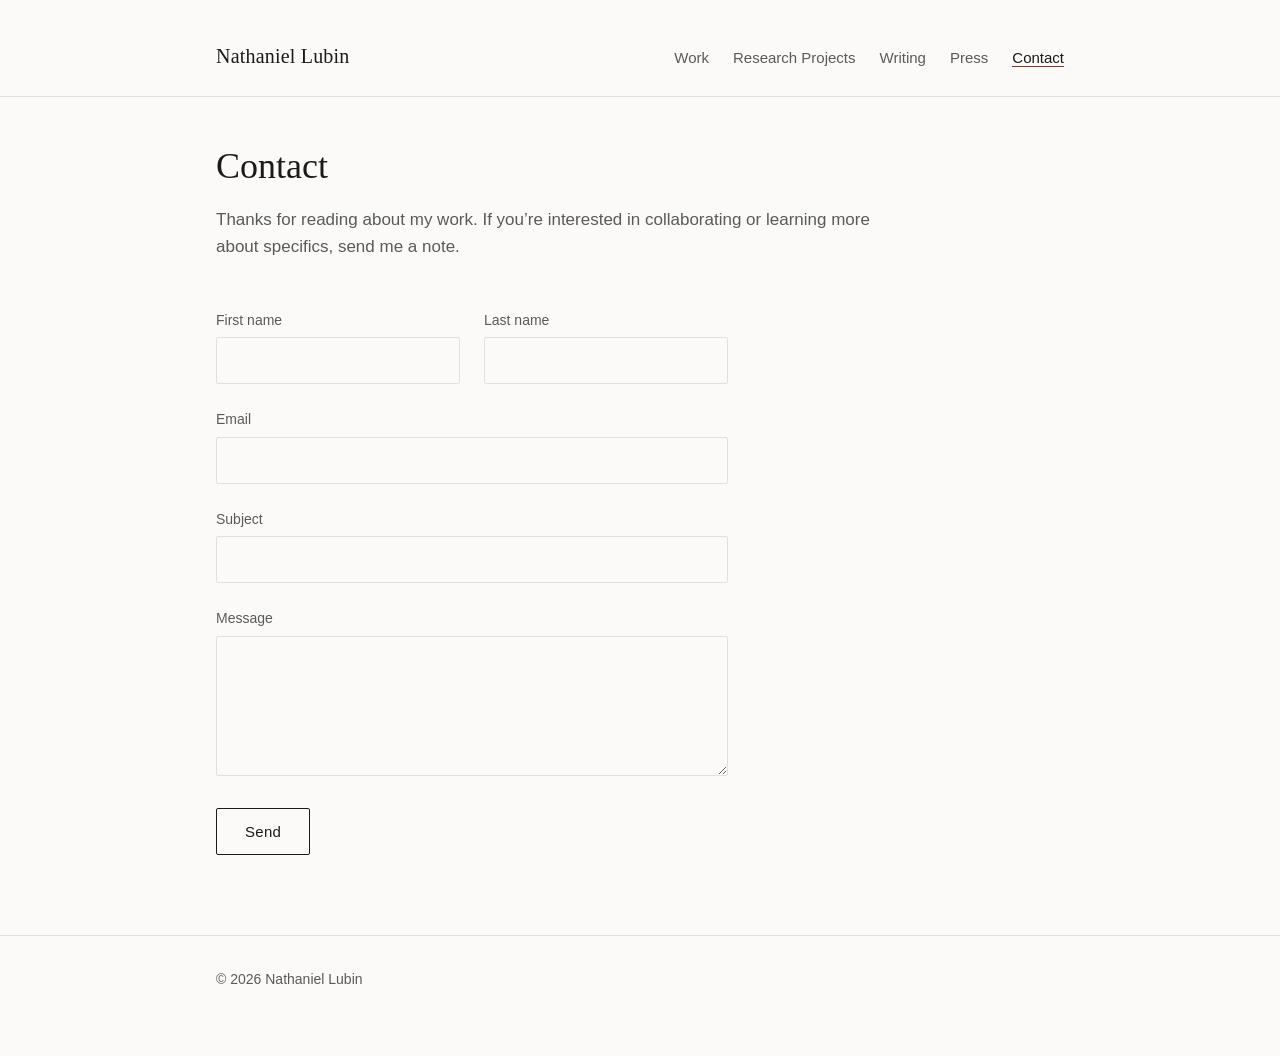
==== contact/index.html @ 518e3171 "Initial commit of natelubin.com personal site Static HTML/CSS site covering Home, Work, Research Pro" ====
<!doctype html>
<html lang="en">
<head>
<meta charset="utf-8">
<meta name="viewport" content="width=device-width, initial-scale=1">
<title>Contact &mdash; Nathaniel Lubin</title>
<meta name="description" content="Get in touch with Nathaniel Lubin.">
<link rel="stylesheet" href="../css/style.css">
</head>
<body>

<header class="site-header">
  <div class="site-header__inner">
    <a class="site-title" href="../">Nathaniel Lubin</a>
    <nav aria-label="Primary">
      <ul class="site-nav">
        <li><a href="../work/">Work</a></li>
        <li><a href="../research/">Research Projects</a></li>
        <li><a href="../writing/">Writing</a></li>
        <li><a href="../press/">Press</a></li>
        <li><a href="./" aria-current="page">Contact</a></li>
      </ul>
    </nav>
  </div>
</header>

<main>
  <div class="wrap wrap--wide">

    <div class="page-header contact-intro">
      <h1>Contact</h1>
      <p>Thanks for reading about my work. If you&rsquo;re interested in collaborating or learning more about specifics, send me a note.</p>
    </div>

    <form class="contact-form" action="https://formspree.io/f/mdengjod" method="POST">
      <input class="form-hp" type="text" name="_gotcha" tabindex="-1" autocomplete="off">

      <div class="form-row form-row--split">
        <div class="form-row">
          <label for="first-name">First name</label>
          <input type="text" id="first-name" name="First name" required>
        </div>
        <div class="form-row">
          <label for="last-name">Last name</label>
          <input type="text" id="last-name" name="Last name" required>
        </div>
      </div>

      <div class="form-row">
        <label for="email">Email</label>
        <input type="email" id="email" name="_replyto" required>
      </div>

      <div class="form-row">
        <label for="subject">Subject</label>
        <input type="text" id="subject" name="Subject" required>
      </div>

      <div class="form-row">
        <label for="message">Message</label>
        <textarea id="message" name="Message" required></textarea>
      </div>

      <button class="form-submit" type="submit">Send</button>
    </form>

  </div>
</main>

<footer class="site-footer">
  <div class="wrap wrap--wide">
    <p>&copy; 2026 Nathaniel Lubin</p>
  </div>
</footer>

</body>
</html>
---- css/style.css ----
/* ---------------------------------------------------------
   Editorial personal site — shared stylesheet
   System font stack only: no external font requests.
--------------------------------------------------------- */

:root {
  --color-bg: #fbfaf8;
  --color-text: #1a1a1a;
  --color-text-muted: #5a5a5a;
  --color-rule: #e2e0da;
  --color-accent: #8a3324;

  --font-serif: "Iowan Old Style", "Palatino Linotype", "URW Palladio L", Georgia, ui-serif, serif;
  --font-sans: -apple-system, BlinkMacSystemFont, "Segoe UI", Helvetica, Arial, sans-serif;

  --measure: 42rem;
  --measure-wide: 56rem;
}

@media (prefers-color-scheme: dark) {
  :root {
    --color-bg: #14130f;
    --color-text: #e9e6df;
    --color-text-muted: #a3a196;
    --color-rule: #2c2a24;
    --color-accent: #d98a72;
  }
}

* {
  box-sizing: border-box;
}

html {
  -webkit-text-size-adjust: 100%;
}

body {
  margin: 0;
  background: var(--color-bg);
  color: var(--color-text);
  font-family: var(--font-sans);
  font-size: 1.0625rem;
  line-height: 1.6;
  -webkit-font-smoothing: antialiased;
}

h1, h2, h3, h4 {
  font-family: var(--font-serif);
  font-weight: 400;
  line-height: 1.2;
  margin: 0 0 0.5em;
}

h1 { font-size: 2.25rem; }
h2 { font-size: 1.5rem; }
h3 { font-size: 1.125rem; letter-spacing: 0.01em; }

p {
  margin: 0 0 1.25em;
}

a {
  color: inherit;
  text-decoration-color: var(--color-rule);
  text-underline-offset: 0.15em;
}

a:hover {
  color: var(--color-accent);
  text-decoration-color: var(--color-accent);
}

ul, ol {
  padding-left: 1.25em;
}

/* Layout */

.wrap {
  max-width: var(--measure);
  margin: 0 auto;
  padding: 0 1.5rem;
}

.wrap--wide {
  max-width: var(--measure-wide);
}

/* Header / nav */

.site-header {
  padding: 2.5rem 0 1.5rem;
  border-bottom: 1px solid var(--color-rule);
  margin-bottom: 3rem;
}

.site-header__inner {
  max-width: var(--measure-wide);
  margin: 0 auto;
  padding: 0 1.5rem;
  display: flex;
  flex-wrap: wrap;
  align-items: baseline;
  justify-content: space-between;
  gap: 0.75rem 2rem;
}

.site-title {
  font-family: var(--font-serif);
  font-size: 1.25rem;
  text-decoration: none;
  color: var(--color-text);
  letter-spacing: 0.01em;
}

.site-nav {
  display: flex;
  flex-wrap: wrap;
  gap: 1.5rem;
  list-style: none;
  margin: 0;
  padding: 0;
}

.site-nav a {
  text-decoration: none;
  font-size: 0.9375rem;
  color: var(--color-text-muted);
}

.site-nav a:hover,
.site-nav a[aria-current="page"] {
  color: var(--color-text);
}

.site-nav a[aria-current="page"] {
  border-bottom: 1px solid var(--color-accent);
}

/* Main / footer */

main {
  padding-bottom: 5rem;
  min-height: 40vh;
}

.site-footer {
  border-top: 1px solid var(--color-rule);
  padding: 2rem 0 3rem;
  color: var(--color-text-muted);
  font-size: 0.875rem;
}

/* Page heading block, used at top of each section page */

.page-header {
  margin-bottom: 3rem;
}

.page-header p {
  color: var(--color-text-muted);
  margin-bottom: 0;
}

/* Jump nav (used at top of long listing pages) */

.jump-nav {
  display: flex;
  flex-wrap: wrap;
  gap: 0.5rem 1.5rem;
  list-style: none;
  margin: 0 0 3.5rem;
  padding: 0;
  font-size: 0.9375rem;
}

.jump-nav a {
  text-decoration: none;
  color: var(--color-text-muted);
}

.jump-nav a:hover {
  color: var(--color-accent);
}

/* Work: category sections */

.work-section {
  margin-bottom: 3.5rem;
  padding-top: 1rem;
}

.work-section h2 {
  border-bottom: 1px solid var(--color-rule);
  padding-bottom: 0.5rem;
  margin-bottom: 1.5rem;
}

.work-item {
  margin-bottom: 1.75rem;
}

.work-item::after {
  content: "";
  display: table;
  clear: both;
}

.work-item__head {
  display: flex;
  align-items: baseline;
  flex-wrap: wrap;
  gap: 0.2em 0.75em;
  margin-bottom: 0.6em;
}

.work-item__head h3 {
  margin: 0;
  font-family: var(--font-sans);
  font-weight: 600;
}

.work-item__head .meta {
  margin: 0;
  color: var(--color-text-muted);
  font-size: 0.875rem;
  white-space: nowrap;
}

/* Lists: writing / press */

.entry-list {
  list-style: none;
  margin: 0;
  padding: 0;
}

.entry-list li {
  padding: 1.25rem 0;
  border-bottom: 1px solid var(--color-rule);
  display: flex;
  flex-wrap: wrap;
  justify-content: space-between;
  gap: 0.25rem 1.5rem;
}

.entry-list li:first-child {
  padding-top: 0;
}

.entry-title {
  font-weight: 600;
}

.entry-meta {
  color: var(--color-text-muted);
  font-size: 0.9375rem;
  white-space: nowrap;
}

/* Citations: writing, formatted like a CV bibliography */

.citation-group {
  margin-bottom: 3rem;
}

.citation-group h2 {
  border-bottom: 1px solid var(--color-rule);
  padding-bottom: 0.5rem;
  margin-bottom: 1.5rem;
}

.citation-group .section-subhead {
  color: var(--color-text-muted);
  font-size: 0.9375rem;
  margin: -1rem 0 1.75rem;
}

.citation-list {
  list-style: none;
  margin: 0;
  padding: 0;
}

.citation-list li {
  position: relative;
  padding-left: 1.25rem;
  margin-bottom: 1.1rem;
  line-height: 1.55;
}

.citation-list li::before {
  content: "\2022";
  position: absolute;
  left: 0;
  color: var(--color-text-muted);
}

.cite-venue {
  font-style: italic;
}

.cite-tag {
  color: var(--color-text-muted);
  font-size: 0.8125rem;
  text-transform: uppercase;
  letter-spacing: 0.03em;
  margin-left: 0.35em;
  white-space: nowrap;
}

/* Bio / home */

.bio {
  max-width: var(--measure);
}

.bio::after {
  content: "";
  display: table;
  clear: both;
}

.bio-portrait {
  float: left;
  width: 320px;
  height: auto;
  border-radius: 2px;
  margin: 0.25rem 2rem 1.25rem 0;
}

.bio-figure {
  clear: both;
  max-width: 420px;
  margin: 2.5rem auto;
}

.bio-figure img {
  display: block;
  width: 100%;
  height: auto;
  border-radius: 2px;
}

.bio-figure figcaption {
  margin-top: 0.6rem;
  font-size: 0.875rem;
  color: var(--color-text-muted);
  text-align: center;
}

/* Figures within work items */
/* Default is a moderate size; use modifiers for images that need to
   run larger (wide diagrams) or should stay small (logos, tall screenshots). */

.work-figure {
  margin: 1.5rem 0;
  max-width: 520px;
}

.work-figure img {
  display: block;
  width: 100%;
  height: auto;
  border: 1px solid var(--color-rule);
  border-radius: 2px;
}

.work-figure--wide {
  max-width: 100%;
}

.work-figure--narrow {
  max-width: 300px;
}

.work-figure--compact {
  max-width: 220px;
}

/* Floated figures let body text wrap alongside them instead of
   sitting as a full stop between paragraphs. */

.work-figure--float-left,
.work-figure--float-right {
  max-width: 280px;
}

.work-figure--float-left {
  float: left;
  margin: 0.25rem 1.75rem 1.25rem 0;
}

.work-figure--float-right {
  float: right;
  margin: 0.25rem 0 1.25rem 1.75rem;
}

@media (max-width: 40rem) {
  .work-figure--float-left,
  .work-figure--float-right {
    float: none;
    margin: 1.5rem auto;
  }
}

.work-video {
  position: relative;
  width: 100%;
  max-width: 560px;
  aspect-ratio: 16 / 9;
  margin: 1.5rem 0;
  border: 1px solid var(--color-rule);
  border-radius: 2px;
  overflow: hidden;
}

.work-video iframe {
  position: absolute;
  inset: 0;
  width: 100%;
  height: 100%;
  border: 0;
}

/* Contact */

.contact-list {
  list-style: none;
  margin: 0;
  padding: 0;
}

.contact-list li {
  margin-bottom: 0.75rem;
  font-size: 1.0625rem;
}

.contact-list .label {
  color: var(--color-text-muted);
  font-size: 0.875rem;
  display: block;
}

.contact-intro {
  max-width: var(--measure);
}

.contact-form {
  max-width: 32rem;
  margin-top: 2.5rem;
}

.form-row {
  margin-bottom: 1.5rem;
}

.form-row--split {
  display: flex;
  gap: 1.5rem;
}

.form-row--split .form-row {
  flex: 1;
  margin-bottom: 0;
}

.form-row label {
  display: block;
  font-size: 0.875rem;
  color: var(--color-text-muted);
  margin-bottom: 0.4rem;
}

.form-row input,
.form-row textarea {
  width: 100%;
  font: inherit;
  font-size: 1rem;
  padding: 0.6rem 0.75rem;
  border: 1px solid var(--color-rule);
  border-radius: 2px;
  background: transparent;
  color: var(--color-text);
}

.form-row input:focus,
.form-row textarea:focus {
  outline: none;
  border-color: var(--color-accent);
}

.form-row textarea {
  resize: vertical;
  min-height: 140px;
}

.form-hp {
  position: absolute;
  left: -9999px;
}

.form-submit {
  display: inline-block;
  font: inherit;
  font-size: 0.9375rem;
  padding: 0.65rem 1.75rem;
  border: 1px solid var(--color-text);
  border-radius: 2px;
  background: transparent;
  color: var(--color-text);
  cursor: pointer;
  letter-spacing: 0.02em;
}

.form-submit:hover {
  background: var(--color-text);
  color: var(--color-bg);
}

@media (max-width: 40rem) {
  .form-row--split {
    flex-direction: column;
    gap: 1.5rem;
  }
}

/* Responsive */

@media (max-width: 40rem) {
  .site-header {
    padding: 1.75rem 0 1.25rem;
    margin-bottom: 2rem;
  }

  h1 { font-size: 1.75rem; }

  .bio-portrait {
    float: none;
    display: block;
    width: 100%;
    max-width: 320px;
    margin: 0 auto 1.5rem;
  }

  .entry-list li {
    flex-direction: column;
    gap: 0.25rem;
  }
}
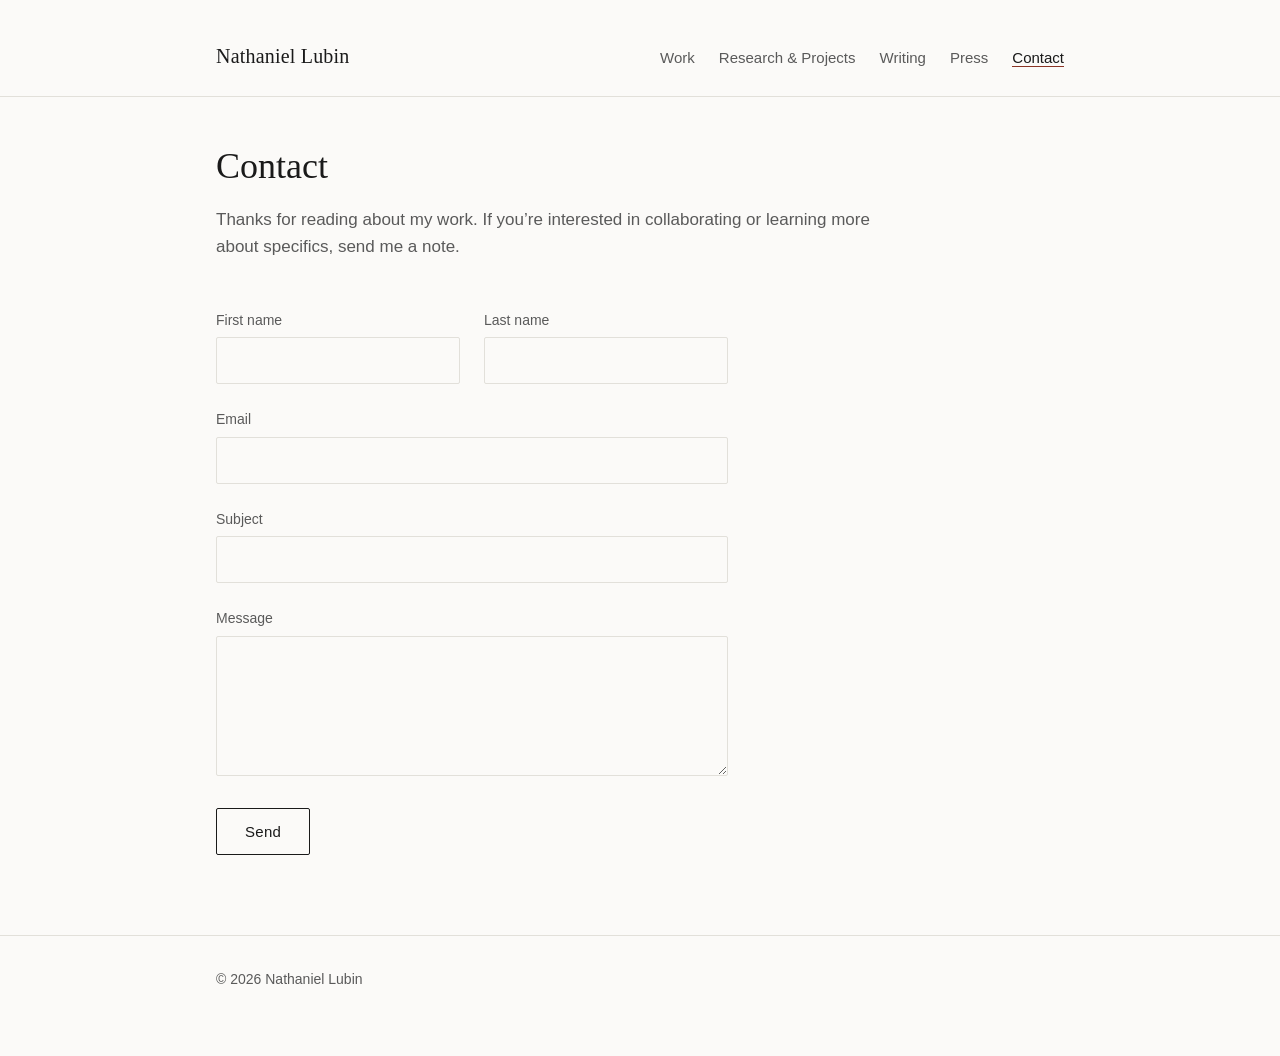
==== commit 09c386a2: "Rename Research Projects to Research & Projects across site nav Co-Authored-By: Claude Sonnet 5 <nor" ====
--- a/contact/index.html
+++ b/contact/index.html
@@ -15,7 +15,7 @@
     <nav aria-label="Primary">
       <ul class="site-nav">
         <li><a href="../work/">Work</a></li>
-        <li><a href="../research/">Research Projects</a></li>
+        <li><a href="../research/">Research &amp; Projects</a></li>
         <li><a href="../writing/">Writing</a></li>
         <li><a href="../press/">Press</a></li>
         <li><a href="./" aria-current="page">Contact</a></li>
--- a/css/style.css
+++ b/css/style.css
@@ -184,6 +184,11 @@
   color: var(--color-accent);
 }
 
+.jump-nav--stacked {
+  flex-direction: column;
+  gap: 0.5rem;
+}
+
 /* Work: category sections */
 
 .work-section {
@@ -312,10 +317,6 @@
 
 /* Bio / home */
 
-.bio {
-  max-width: var(--measure);
-}
-
 .bio::after {
   content: "";
   display: table;
@@ -348,6 +349,27 @@
   font-size: 0.875rem;
   color: var(--color-text-muted);
   text-align: center;
+}
+
+/* Photo gallery grid */
+
+.photo-grid {
+  display: grid;
+  grid-template-columns: repeat(3, 1fr);
+  gap: 10px;
+  margin: 2.5rem 0;
+}
+
+.photo-grid a {
+  display: block;
+}
+
+.photo-grid img {
+  width: 100%;
+  height: 280px;
+  object-fit: cover;
+  display: block;
+  border-radius: 2px;
 }
 
 /* Figures within work items */
@@ -410,7 +432,7 @@
   width: 100%;
   max-width: 560px;
   aspect-ratio: 16 / 9;
-  margin: 1.5rem 0;
+  margin: 1.5rem auto;
   border: 1px solid var(--color-rule);
   border-radius: 2px;
   overflow: hidden;
@@ -544,6 +566,15 @@
     margin: 0 auto 1.5rem;
   }
 
+  .photo-grid {
+    grid-template-columns: repeat(2, 1fr);
+    gap: 6px;
+  }
+
+  .photo-grid img {
+    height: 160px;
+  }
+
   .entry-list li {
     flex-direction: column;
     gap: 0.25rem;
